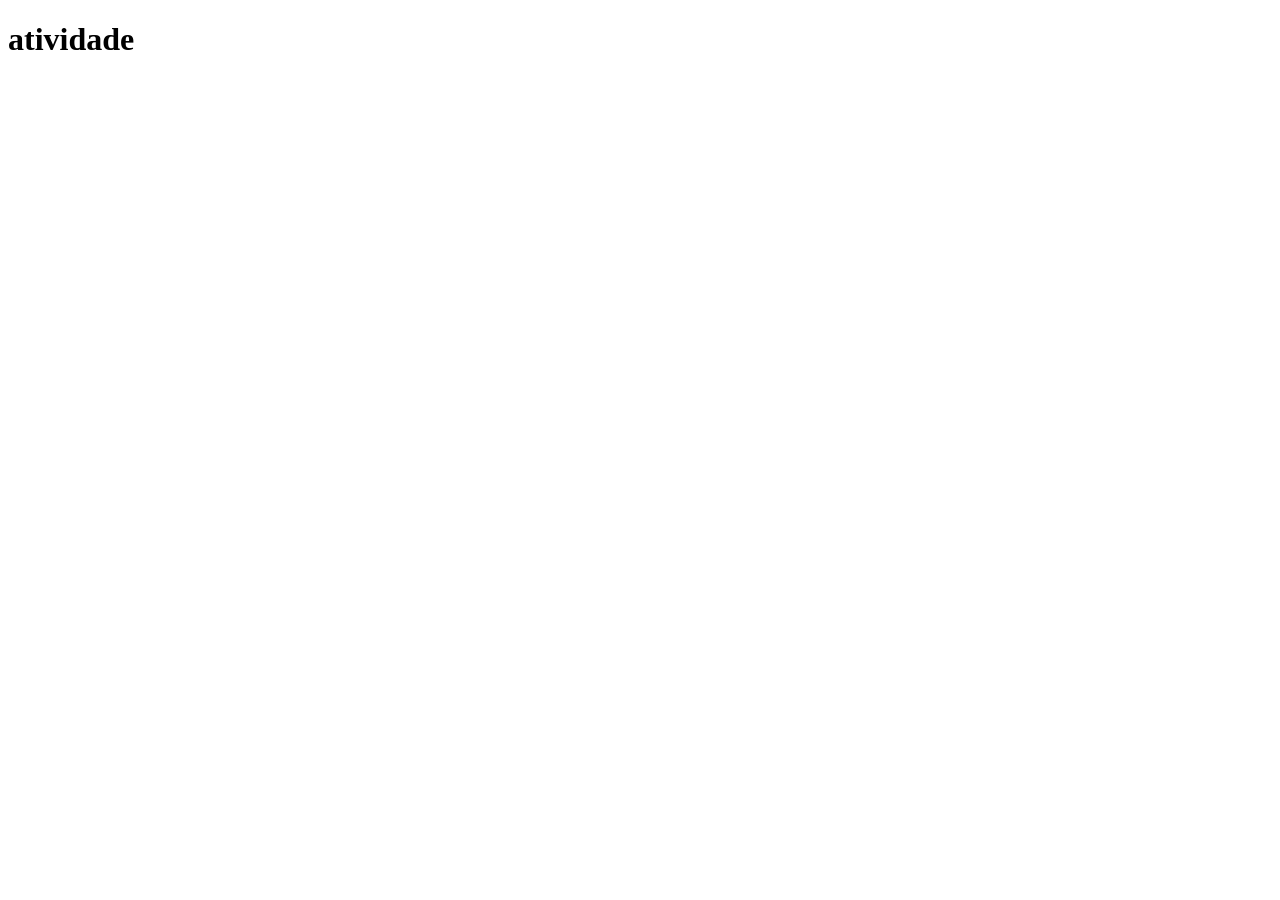
==== atvd_triagem/index.html @ a5bef57f "Add files via upload" ====
<!DOCTYPE html>
<html lang="en">
<head>
    <meta charset="UTF-8">
    <meta name="viewport" content="width=device-width, initial-scale=1.0">
    <title>Document</title>
</head>
<body>
    <h1>atividade</h1>
    <script src="triagem.js"></script>
</body>
</html>
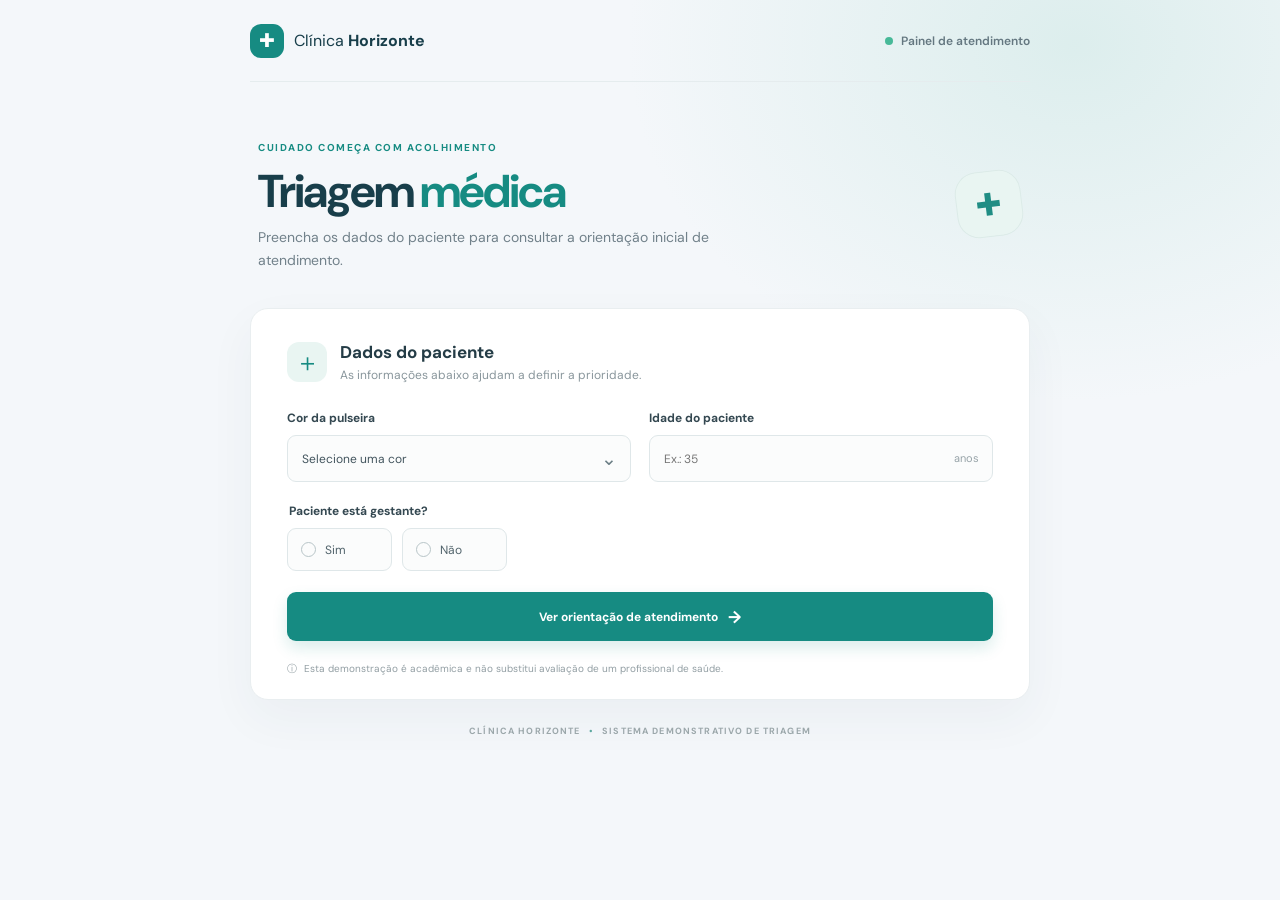
==== commit 11196644: "Add files via upload" ====
--- a/atvd_triagem/index.html
+++ b/atvd_triagem/index.html
@@ -1,12 +1,114 @@
-<!DOCTYPE html>
-<html lang="en">
+<!doctype html>
+<html lang="pt-BR">
 <head>
-    <meta charset="UTF-8">
-    <meta name="viewport" content="width=device-width, initial-scale=1.0">
-    <title>Document</title>
+  <meta charset="utf-8">
+  <meta name="viewport" content="width=device-width, initial-scale=1">
+  <title>Triagem Médica | Clínica Horizonte</title>
+  <link rel="stylesheet" href="style.css">
+  <script src="condicionais_seuNome.js" defer></script>
 </head>
 <body>
-    <h1>atividade</h1>
-    <script src="triagem.js"></script>
+  <main class="page-shell">
+    <header class="topbar">
+      <a class="brand" href="#inicio">
+        <span class="brand-mark">✚</span>
+        <span>Clínica <strong>Horizonte</strong></span>
+      </a>
+      <span class="topbar-label">
+        <span class="status-dot"></span>
+        Painel de atendimento
+      </span>
+    </header>
+
+    <section class="hero" id="inicio">
+      <div class="hero-copy">
+        <span class="eyebrow">CUIDADO COMEÇA COM ACOLHIMENTO</span>
+        <h1>Triagem <span>médica</span></h1>
+        <p>Preencha os dados do paciente para consultar a orientação inicial de atendimento.</p>
+      </div>
+      <div class="hero-icon" aria-hidden="true">✚</div>
+    </section>
+
+    <section class="triage-card" aria-labelledby="form-title">
+      <div class="card-heading">
+        <div class="heading-icon">＋</div>
+        <div>
+          <h2 id="form-title">Dados do paciente</h2>
+          <p>As informações abaixo ajudam a definir a prioridade.</p>
+        </div>
+      </div>
+
+      <form id="triage-form">
+        <div class="field">
+          <label for="corPulseira">Cor da pulseira</label>
+          <div class="select-wrap">
+            <select id="corPulseira" name="corPulseira" required>
+              <option value="" disabled selected>Selecione uma cor</option>
+              <option value="vermelha">🔴 Vermelha — emergência</option>
+              <option value="amarela">🟡 Amarela — urgência</option>
+              <option value="verde">🟢 Verde — atendimento de rotina</option>
+              <option value="desconhecida">⚪ Outra cor</option>
+            </select>
+            <span class="select-arrow">⌄</span>
+          </div>
+        </div>
+
+        <div class="field">
+          <label for="idadePaciente">Idade do paciente</label>
+          <div class="input-wrap">
+            <input
+              id="idadePaciente"
+              name="idadePaciente"
+              type="number"
+              min="0"
+              step="1"
+              placeholder="Ex.: 35"
+              required
+            >
+            <span class="input-suffix">anos</span>
+          </div>
+        </div>
+
+        <fieldset class="field gestation-field">
+          <legend>Paciente está gestante?</legend>
+          <div class="radio-options">
+            <label class="radio-card">
+              <input type="radio" name="gestante" value="sim" required>
+              <span class="radio-dot"></span>
+              <span>Sim</span>
+            </label>
+
+            <label class="radio-card">
+              <input type="radio" name="gestante" value="nao">
+              <span class="radio-dot"></span>
+              <span>Não</span>
+            </label>
+          </div>
+        </fieldset>
+
+        <button class="submit-button" type="submit">
+          <span>Ver orientação de atendimento</span>
+          <span class="button-arrow">→</span>
+        </button>
+      </form>
+
+      <div id="resultado" class="result" role="status" aria-live="polite" hidden>
+        <span id="result-icon" class="result-icon">✓</span>
+        <div>
+          <span class="result-label">ORIENTAÇÃO INICIAL</span>
+          <p id="result-message"></p>
+        </div>
+      </div>
+
+      <p class="disclaimer">
+        <span>ⓘ</span>
+        Esta demonstração é acadêmica e não substitui avaliação de um profissional de saúde.
+      </p>
+    </section>
+
+    <footer>
+      CLÍNICA HORIZONTE <span>•</span> SISTEMA DEMONSTRATIVO DE TRIAGEM
+    </footer>
+  </main>
 </body>
 </html>
--- a/atvd_triagem/style.css
+++ b/atvd_triagem/style.css
@@ -0,0 +1,438 @@
+@import url('https://fonts.googleapis.com/css2?family=DM+Sans:wght@400;500;600;700&family=Manrope:wght@400;500;600;700;800&display=swap');
+
+:root {
+  font-family: 'DM Sans', sans-serif;
+  color: #21313d;
+  background: #f4f7fa;
+  --navy: #183e4a;
+  --teal: #168b82;
+}
+
+* {
+  box-sizing: border-box;
+}
+
+body {
+  min-width: 320px;
+  min-height: 100vh;
+  margin: 0;
+  background:
+    radial-gradient(ellipse at 84% 5%, rgba(188, 225, 219, .42), transparent 28rem),
+    #f4f7fa;
+}
+
+.page-shell {
+  width: min(100% - 40px, 780px);
+  margin: 0 auto;
+}
+
+.topbar {
+  height: 82px;
+  display: flex;
+  align-items: center;
+  justify-content: space-between;
+  border-bottom: 1px solid #e5ecee;
+}
+
+.brand {
+  display: inline-flex;
+  align-items: center;
+  gap: 10px;
+  color: var(--navy);
+  text-decoration: none;
+  font-size: 16px;
+}
+
+.brand-mark {
+  width: 34px;
+  height: 34px;
+  display: grid;
+  place-items: center;
+  border-radius: 11px;
+  color: white;
+  background: var(--teal);
+  font-size: 19px;
+}
+
+.topbar-label {
+  display: flex;
+  align-items: center;
+  gap: 8px;
+  color: #647780;
+  font-size: 12px;
+  font-weight: 600;
+}
+
+.status-dot {
+  width: 8px;
+  height: 8px;
+  border-radius: 50%;
+  background: #47b998;
+}
+
+.hero {
+  display: flex;
+  align-items: center;
+  justify-content: space-between;
+  padding: 53px 8px 35px;
+}
+
+.eyebrow {
+  color: var(--teal);
+  font-size: 10px;
+  font-weight: 700;
+  letter-spacing: 1.5px;
+}
+
+h1 {
+  margin: 10px 0 9px;
+  color: var(--navy);
+  font-size: clamp(34px, 7vw, 46px);
+  line-height: 1.1;
+  letter-spacing: -2px;
+}
+
+h1 span {
+  color: var(--teal);
+}
+
+.hero-copy p {
+  max-width: 485px;
+  margin: 0;
+  color: #71818a;
+  font-size: 14px;
+  line-height: 1.7;
+}
+
+.hero-icon {
+  width: 66px;
+  height: 66px;
+  display: grid;
+  place-items: center;
+  margin-left: 18px;
+  border: 1px solid #dcebe8;
+  border-radius: 22px;
+  color: #208d84;
+  background: #e9f5f2;
+  font-size: 31px;
+  transform: rotate(-7deg);
+}
+
+.triage-card {
+  padding: 32px 36px 22px;
+  border: 1px solid #e9eef0;
+  border-radius: 18px;
+  background: #fff;
+  box-shadow: 0 18px 48px #24444f0c;
+}
+
+.card-heading {
+  display: flex;
+  align-items: center;
+  gap: 13px;
+  margin-bottom: 27px;
+}
+
+.heading-icon {
+  width: 40px;
+  height: 40px;
+  display: grid;
+  place-items: center;
+  border-radius: 12px;
+  color: var(--teal);
+  background: #e9f5f2;
+  font-size: 25px;
+}
+
+h2 {
+  margin: 0 0 4px;
+  color: #243c46;
+  font-size: 17px;
+}
+
+.card-heading p {
+  margin: 0;
+  color: #89969c;
+  font-size: 12px;
+}
+
+form {
+  display: grid;
+  grid-template-columns: 1fr 1fr;
+  gap: 21px 18px;
+}
+
+.field {
+  min-width: 0;
+  margin: 0;
+  padding: 0;
+  border: 0;
+}
+
+.field > label,
+.field legend {
+  display: block;
+  margin-bottom: 9px;
+  color: #344851;
+  font-size: 12px;
+  font-weight: 700;
+}
+
+.select-wrap,
+.input-wrap {
+  position: relative;
+}
+
+select,
+input[type="number"] {
+  width: 100%;
+  height: 47px;
+  padding: 0 14px;
+  appearance: none;
+  border: 1px solid #dfe7e9;
+  border-radius: 9px;
+  outline: none;
+  color: #43555e;
+  background: #fbfcfc;
+  font: inherit;
+  font-size: 12px;
+}
+
+select:focus,
+input[type="number"]:focus {
+  border-color: #57b4a8;
+  box-shadow: 0 0 0 3px #168b8216;
+}
+
+.select-arrow {
+  position: absolute;
+  top: 11px;
+  right: 14px;
+  color: #6b7e85;
+  pointer-events: none;
+  font-size: 19px;
+}
+
+input[type="number"] {
+  padding-right: 55px;
+}
+
+.input-suffix {
+  position: absolute;
+  top: 16px;
+  right: 14px;
+  color: #97a3a8;
+  font-size: 11px;
+  pointer-events: none;
+}
+
+.gestation-field {
+  grid-column: 1 / -1;
+}
+
+.radio-options {
+  display: flex;
+  gap: 10px;
+}
+
+.radio-card {
+  position: relative;
+  display: inline-flex;
+  min-width: 105px;
+  height: 43px;
+  align-items: center;
+  gap: 9px;
+  padding: 0 13px;
+  border: 1px solid #dfe7e9;
+  border-radius: 9px;
+  color: #51636b;
+  background: #fbfcfc;
+  cursor: pointer;
+  font-size: 12px;
+}
+
+.radio-card:has(input:checked) {
+  border-color: #73c1b6;
+  color: #177e76;
+  background: #f1faf8;
+}
+
+.radio-card input {
+  position: absolute;
+  opacity: 0;
+}
+
+.radio-dot {
+  width: 15px;
+  height: 15px;
+  display: grid;
+  place-items: center;
+  border: 1.5px solid #b8c5c8;
+  border-radius: 50%;
+}
+
+.radio-card input:checked + .radio-dot {
+  border-color: var(--teal);
+}
+
+.radio-card input:checked + .radio-dot::after {
+  width: 7px;
+  height: 7px;
+  border-radius: 50%;
+  background: var(--teal);
+  content: '';
+}
+
+.submit-button {
+  grid-column: 1 / -1;
+  display: flex;
+  width: 100%;
+  height: 49px;
+  align-items: center;
+  justify-content: center;
+  gap: 10px;
+  border: 0;
+  border-radius: 9px;
+  color: #fff;
+  background: var(--teal);
+  box-shadow: 0 7px 15px #168b8228;
+  cursor: pointer;
+  font: inherit;
+  font-size: 12px;
+  font-weight: 700;
+  transition: .18s;
+}
+
+.submit-button:hover {
+  background: #117b74;
+  transform: translateY(-1px);
+}
+
+.button-arrow {
+  font-size: 17px;
+}
+
+.result {
+  display: flex;
+  align-items: flex-start;
+  gap: 12px;
+  margin-top: 21px;
+  padding: 15px;
+  border: 1px solid #d8ece7;
+  border-radius: 10px;
+  background: #f4fbf9;
+}
+
+.result[hidden] {
+  display: none;
+}
+
+.result-icon {
+  width: 25px;
+  height: 25px;
+  display: grid;
+  place-items: center;
+  border-radius: 50%;
+  color: #fff;
+  background: var(--teal);
+  font-size: 13px;
+}
+
+.result-label {
+  color: #32877f;
+  font-size: 9px;
+  font-weight: 700;
+  letter-spacing: 1px;
+}
+
+.result p {
+  margin: 4px 0 0;
+  color: #29464c;
+  font-size: 14px;
+  font-weight: 700;
+  line-height: 1.5;
+}
+
+.result.urgent {
+  border-color: #f3d6cf;
+  background: #fff8f6;
+}
+
+.result.urgent .result-icon {
+  background: #d95b4e;
+}
+
+.result.urgent .result-label {
+  color: #bd5146;
+}
+
+.result.unknown {
+  border-color: #f0dfb9;
+  background: #fffaf0;
+}
+
+.result.unknown .result-icon {
+  background: #c28b26;
+}
+
+.result.unknown .result-label {
+  color: #9a711e;
+}
+
+.disclaimer {
+  display: flex;
+  align-items: flex-start;
+  gap: 7px;
+  margin: 20px 0 0;
+  color: #929ea3;
+  font-size: 10px;
+  line-height: 1.55;
+}
+
+footer {
+  padding: 25px 0 30px;
+  color: #9ba7aa;
+  text-align: center;
+  font-size: 9px;
+  font-weight: 700;
+  letter-spacing: 1.15px;
+}
+
+footer span {
+  padding: 0 5px;
+  color: #5da89f;
+}
+
+@media (max-width: 600px) {
+  .page-shell {
+    width: min(100% - 28px, 480px);
+  }
+
+  .topbar {
+    height: 68px;
+  }
+
+  .hero {
+    padding: 38px 2px 27px;
+  }
+
+  .hero-icon {
+    width: 51px;
+    height: 51px;
+    font-size: 25px;
+  }
+
+  .triage-card {
+    padding: 25px 20px 20px;
+  }
+
+  form {
+    grid-template-columns: 1fr;
+    gap: 18px;
+  }
+
+  .gestation-field,
+  .submit-button {
+    grid-column: auto;
+  }
+}
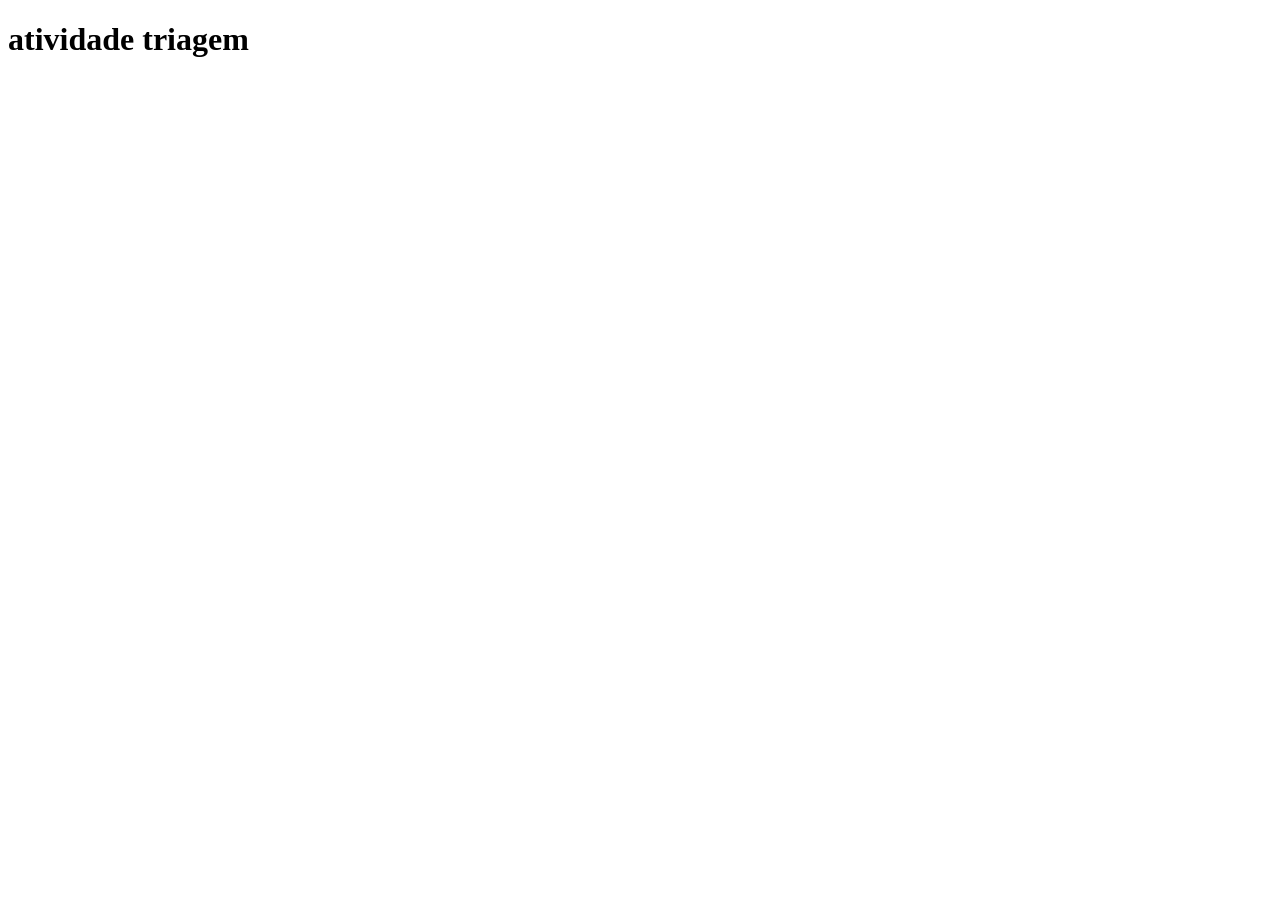
==== commit 9d273181: "Update index.html" ====
--- a/atvd_triagem/index.html
+++ b/atvd_triagem/index.html
@@ -1,114 +1,12 @@
-<!doctype html>
-<html lang="pt-BR">
+<!DOCTYPE html>
+<html lang="en">
 <head>
-  <meta charset="utf-8">
-  <meta name="viewport" content="width=device-width, initial-scale=1">
-  <title>Triagem Médica | Clínica Horizonte</title>
-  <link rel="stylesheet" href="style.css">
-  <script src="condicionais_seuNome.js" defer></script>
+    <meta charset="UTF-8">
+    <meta name="viewport" content="width=device-width, initial-scale=1.0">
+    <title>Document</title>
 </head>
 <body>
-  <main class="page-shell">
-    <header class="topbar">
-      <a class="brand" href="#inicio">
-        <span class="brand-mark">✚</span>
-        <span>Clínica <strong>Horizonte</strong></span>
-      </a>
-      <span class="topbar-label">
-        <span class="status-dot"></span>
-        Painel de atendimento
-      </span>
-    </header>
-
-    <section class="hero" id="inicio">
-      <div class="hero-copy">
-        <span class="eyebrow">CUIDADO COMEÇA COM ACOLHIMENTO</span>
-        <h1>Triagem <span>médica</span></h1>
-        <p>Preencha os dados do paciente para consultar a orientação inicial de atendimento.</p>
-      </div>
-      <div class="hero-icon" aria-hidden="true">✚</div>
-    </section>
-
-    <section class="triage-card" aria-labelledby="form-title">
-      <div class="card-heading">
-        <div class="heading-icon">＋</div>
-        <div>
-          <h2 id="form-title">Dados do paciente</h2>
-          <p>As informações abaixo ajudam a definir a prioridade.</p>
-        </div>
-      </div>
-
-      <form id="triage-form">
-        <div class="field">
-          <label for="corPulseira">Cor da pulseira</label>
-          <div class="select-wrap">
-            <select id="corPulseira" name="corPulseira" required>
-              <option value="" disabled selected>Selecione uma cor</option>
-              <option value="vermelha">🔴 Vermelha — emergência</option>
-              <option value="amarela">🟡 Amarela — urgência</option>
-              <option value="verde">🟢 Verde — atendimento de rotina</option>
-              <option value="desconhecida">⚪ Outra cor</option>
-            </select>
-            <span class="select-arrow">⌄</span>
-          </div>
-        </div>
-
-        <div class="field">
-          <label for="idadePaciente">Idade do paciente</label>
-          <div class="input-wrap">
-            <input
-              id="idadePaciente"
-              name="idadePaciente"
-              type="number"
-              min="0"
-              step="1"
-              placeholder="Ex.: 35"
-              required
-            >
-            <span class="input-suffix">anos</span>
-          </div>
-        </div>
-
-        <fieldset class="field gestation-field">
-          <legend>Paciente está gestante?</legend>
-          <div class="radio-options">
-            <label class="radio-card">
-              <input type="radio" name="gestante" value="sim" required>
-              <span class="radio-dot"></span>
-              <span>Sim</span>
-            </label>
-
-            <label class="radio-card">
-              <input type="radio" name="gestante" value="nao">
-              <span class="radio-dot"></span>
-              <span>Não</span>
-            </label>
-          </div>
-        </fieldset>
-
-        <button class="submit-button" type="submit">
-          <span>Ver orientação de atendimento</span>
-          <span class="button-arrow">→</span>
-        </button>
-      </form>
-
-      <div id="resultado" class="result" role="status" aria-live="polite" hidden>
-        <span id="result-icon" class="result-icon">✓</span>
-        <div>
-          <span class="result-label">ORIENTAÇÃO INICIAL</span>
-          <p id="result-message"></p>
-        </div>
-      </div>
-
-      <p class="disclaimer">
-        <span>ⓘ</span>
-        Esta demonstração é acadêmica e não substitui avaliação de um profissional de saúde.
-      </p>
-    </section>
-
-    <footer>
-      CLÍNICA HORIZONTE <span>•</span> SISTEMA DEMONSTRATIVO DE TRIAGEM
-    </footer>
-  </main>
+    <h1>atividade triagem</h1>
+    <script src="triagem.js"></script>
 </body>
-</html>+</html>
